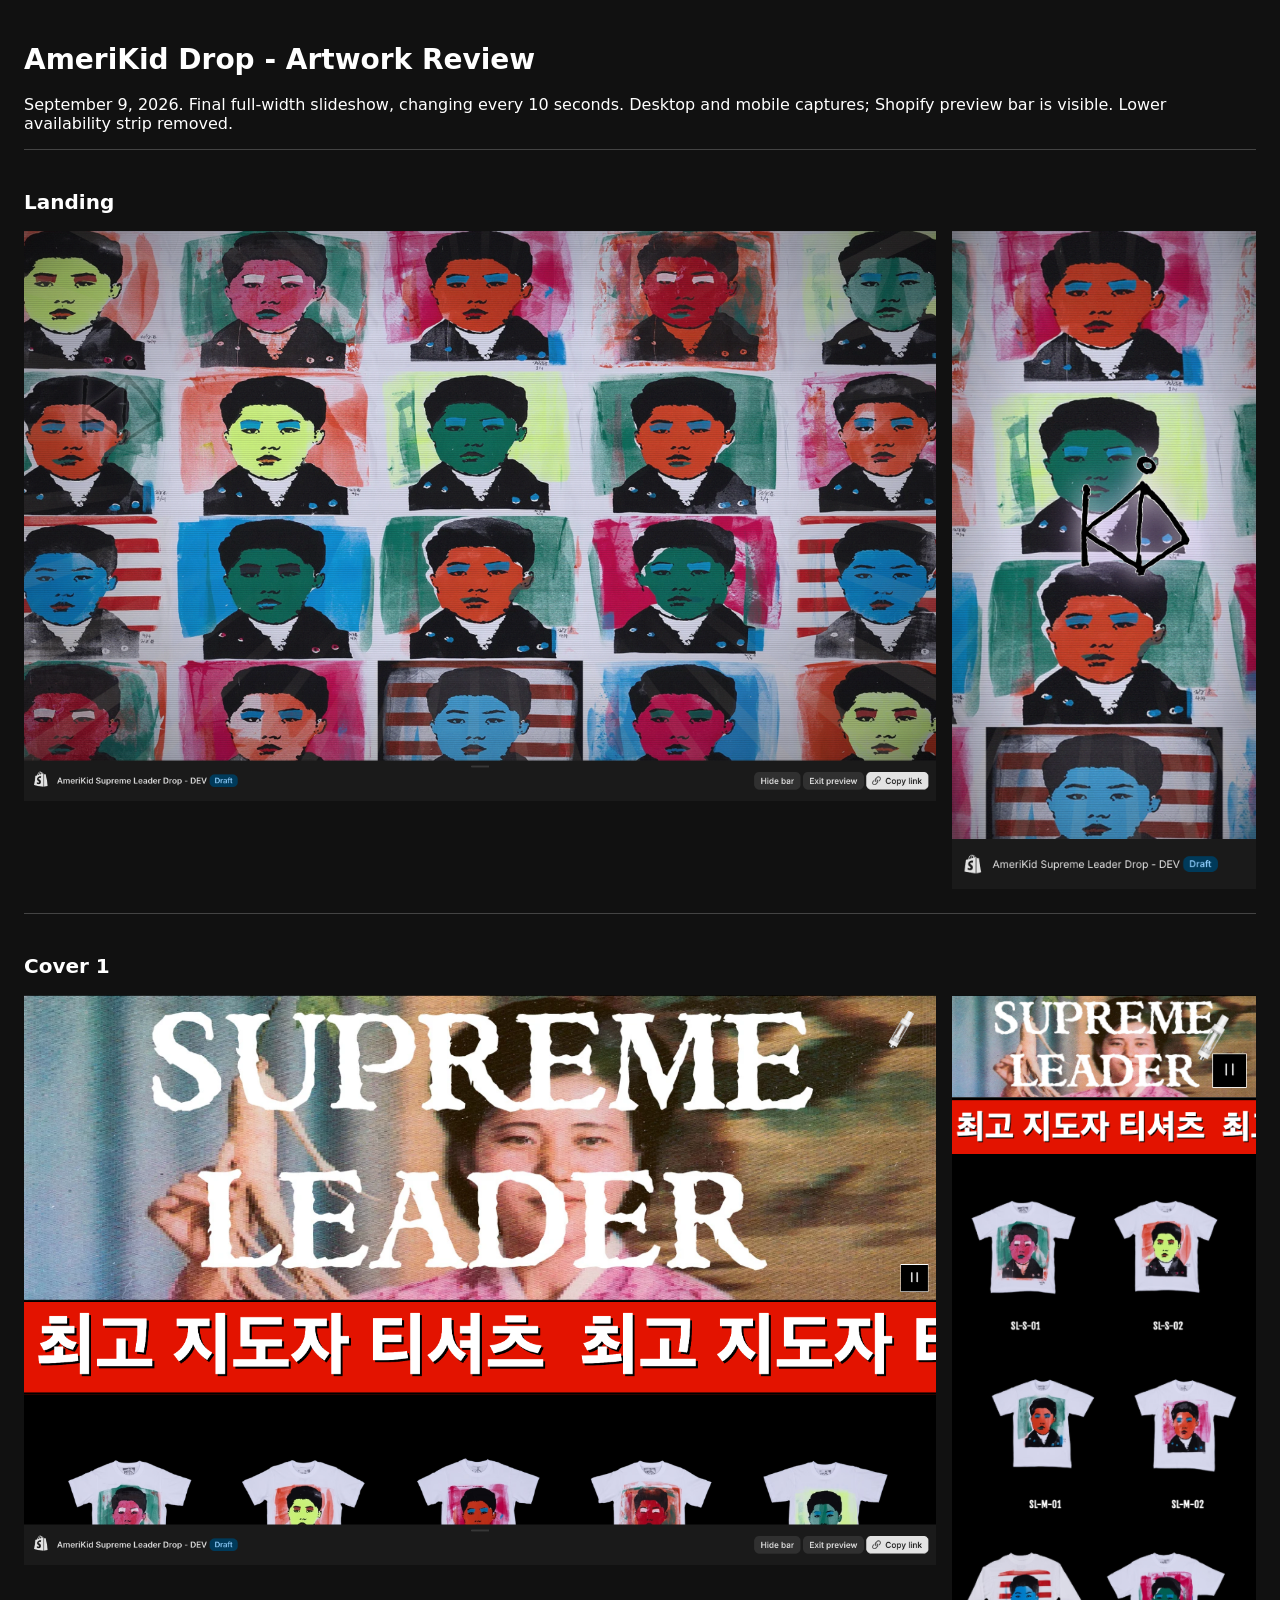
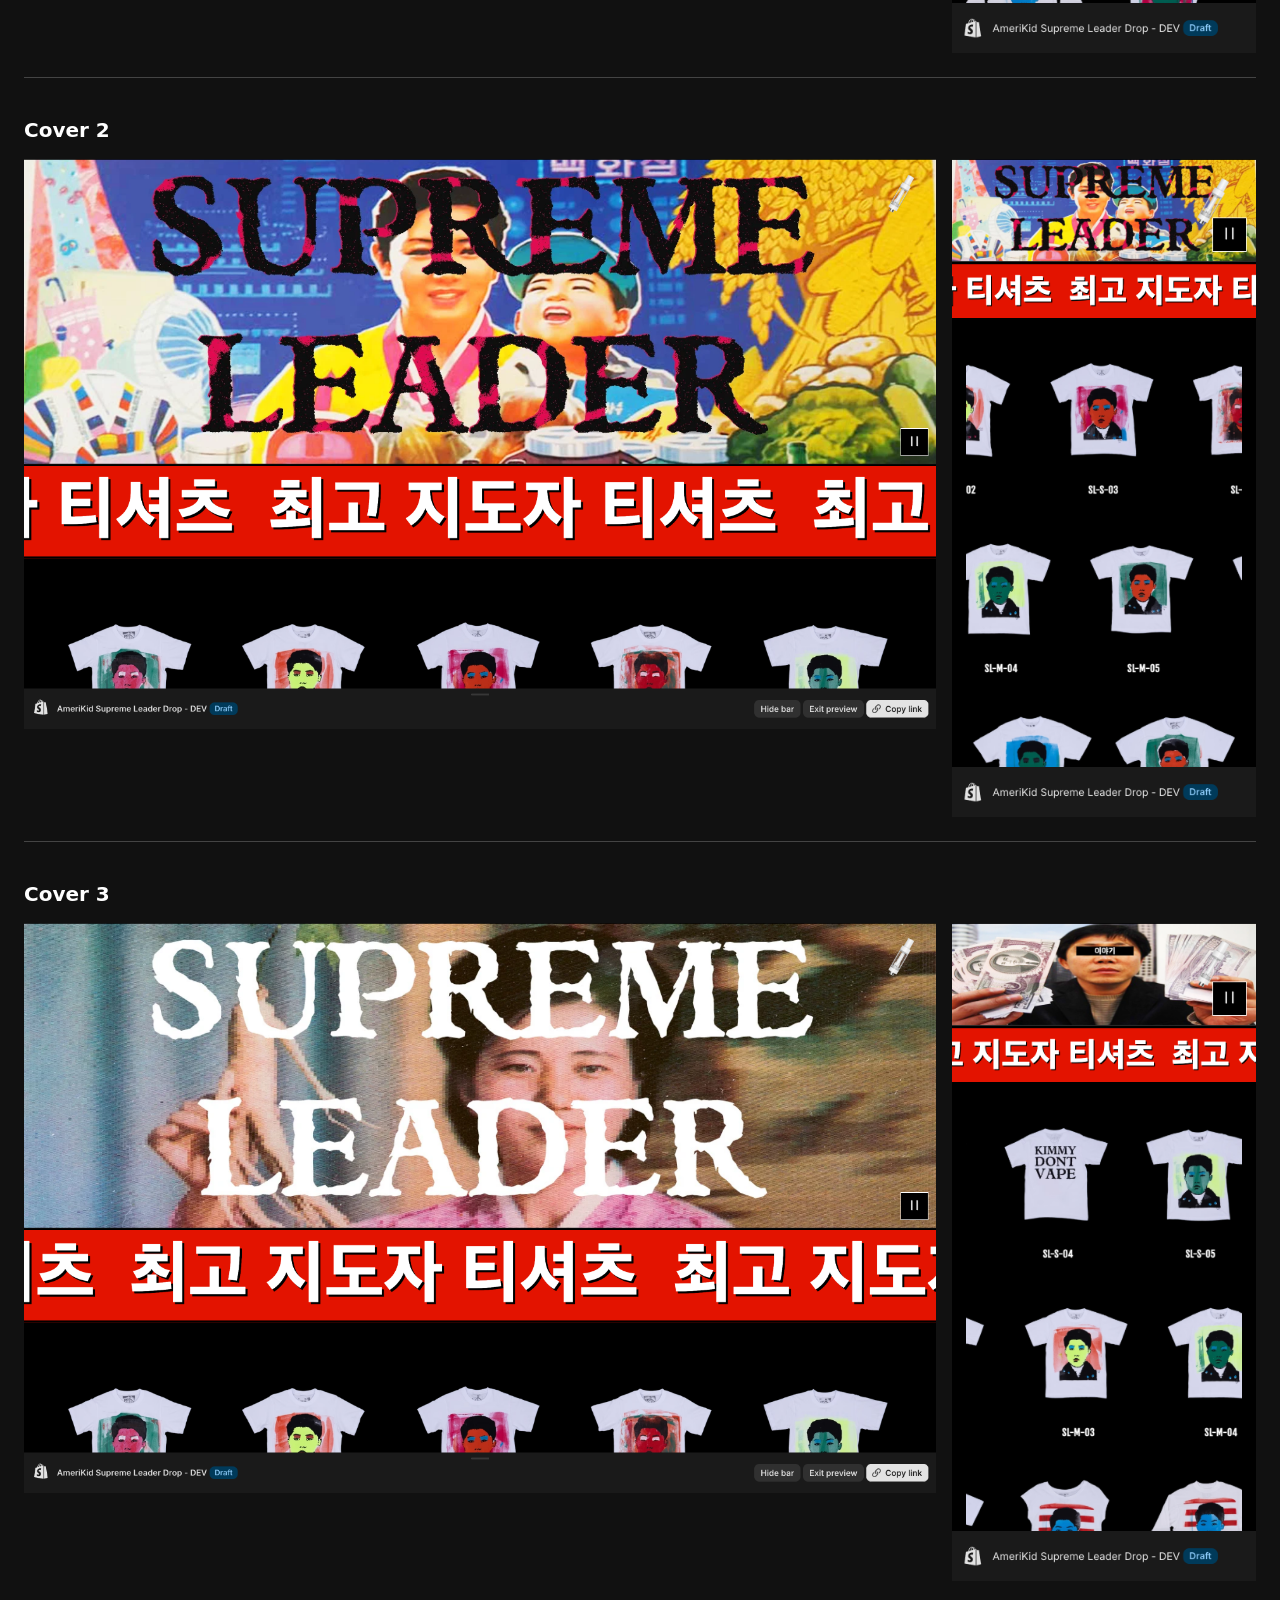
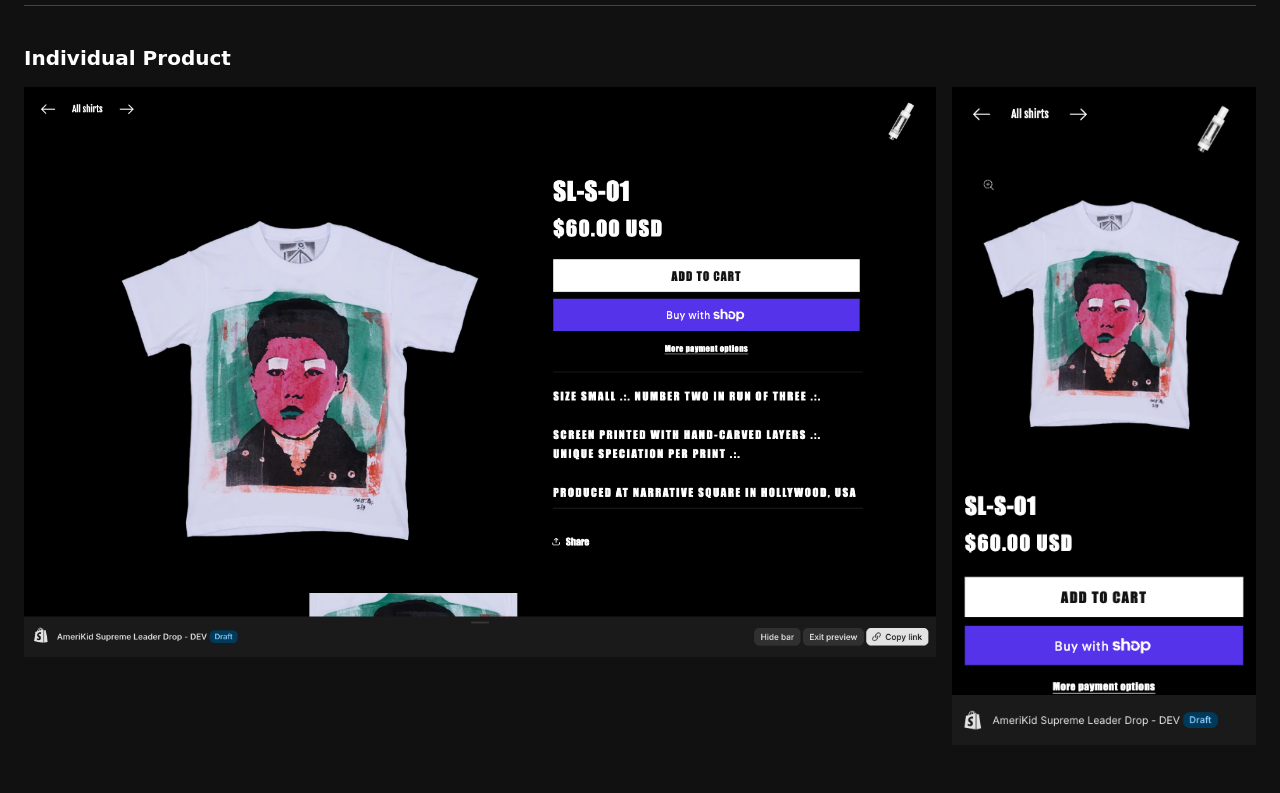
==== docs/qa/2026-09-09-drop/index.html @ 0bee9262 "feat: finalize drop artwork slideshow and product navigation with QA handoff" ====
<!doctype html>
<html lang="en"><meta charset="utf-8"><meta name="viewport" content="width=device-width,initial-scale=1"><title>AmeriKid Drop - Artwork Review</title>
<style>body{margin:0;background:#111;color:#fff;font:16px system-ui,sans-serif}main{max-width:1500px;margin:auto;padding:24px}h1{font-size:28px}h2{font-size:20px}section{padding:24px 0;border-top:1px solid #444}.pair{display:grid;grid-template-columns:minmax(0,3fr) minmax(0,1fr);gap:16px;align-items:start}img{display:block;width:100%;height:auto}a{color:inherit}@media(max-width:650px){.pair{grid-template-columns:1fr}.pair a:last-child{max-width:390px}}</style>
<main><h1>AmeriKid Drop - Artwork Review</h1><p>September 9, 2026. Final full-width slideshow, changing every 10 seconds. Desktop and mobile captures; Shopify preview bar is visible. Lower availability strip removed.</p>
<section><h2>Landing</h2><div class="pair"><a href="landing-1440.png"><img src="landing-1440.png" alt="Landing desktop"></a><a href="landing-390.png"><img src="landing-390.png" alt="Landing mobile"></a></div></section>
<section><h2>Cover 1</h2><div class="pair"><a href="cover-1-1440.png"><img src="cover-1-1440.png" alt="Cover 1 desktop"></a><a href="cover-1-390.png"><img src="cover-1-390.png" alt="Cover 1 mobile"></a></div></section>
<section><h2>Cover 2</h2><div class="pair"><a href="cover-2-1440.png"><img src="cover-2-1440.png" alt="Cover 2 desktop"></a><a href="cover-2-390.png"><img src="cover-2-390.png" alt="Cover 2 mobile"></a></div></section>
<section><h2>Cover 3</h2><div class="pair"><a href="cover-3-1440.png"><img src="cover-3-1440.png" alt="Cover 3 desktop"></a><a href="cover-3-390.png"><img src="cover-3-390.png" alt="Cover 3 mobile"></a></div></section>
<section><h2>Individual Product</h2><div class="pair"><a href="product-1440.png"><img src="product-1440.png" alt="Individual Product desktop"></a><a href="product-390.png"><img src="product-390.png" alt="Individual Product mobile"></a></div></section>
</main></html>
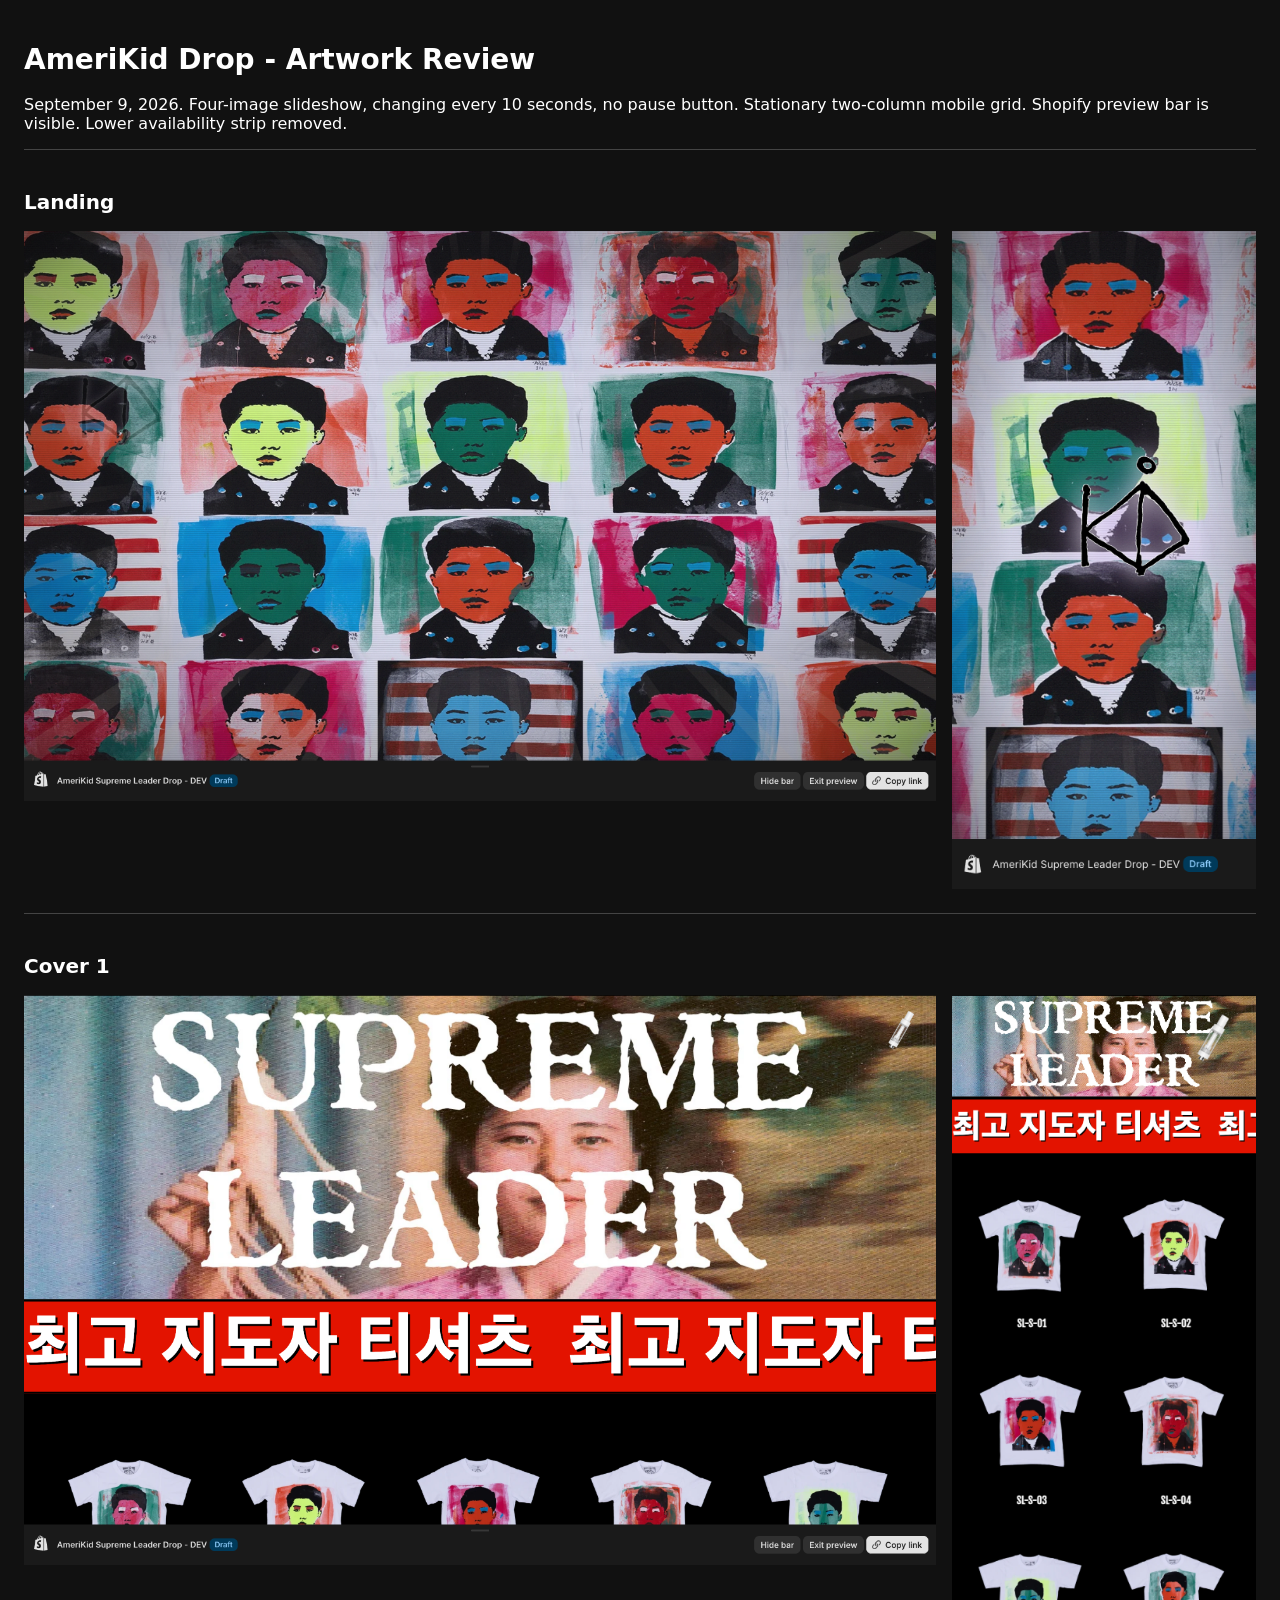
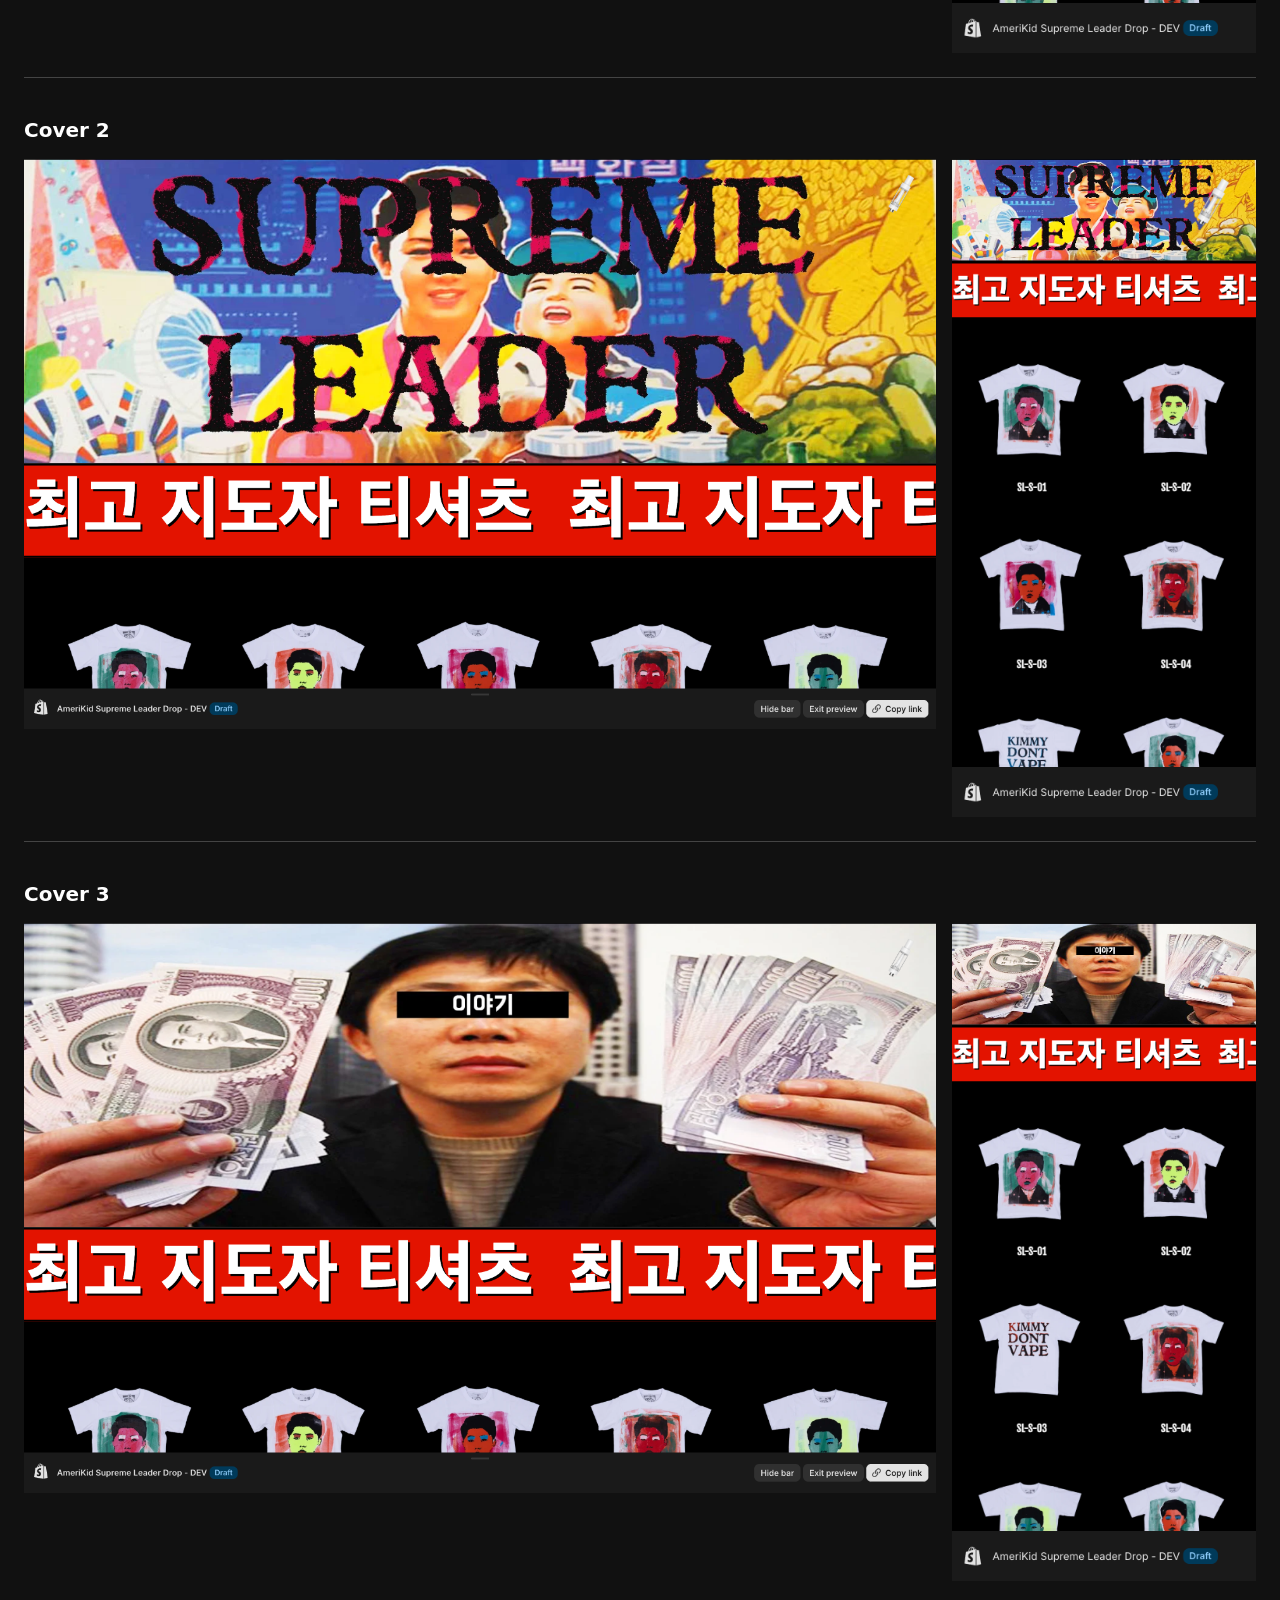
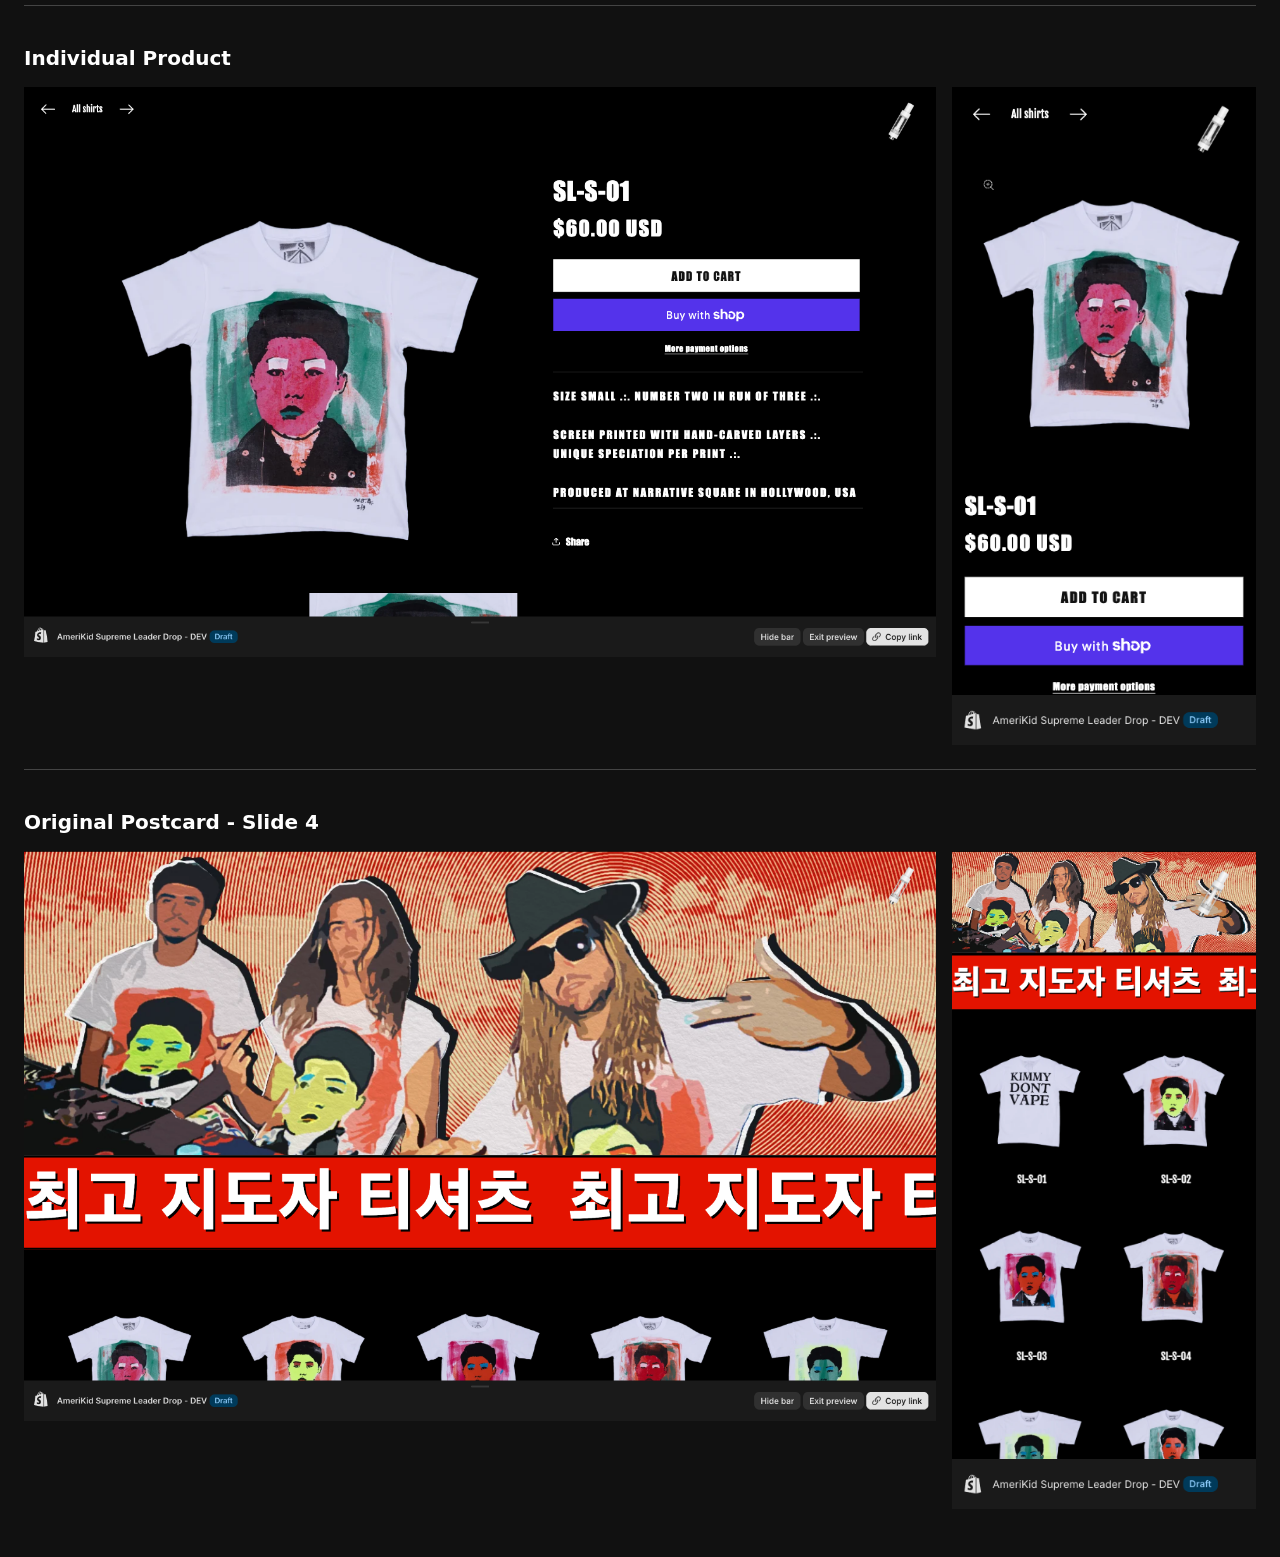
==== commit 2870b244: "fix: use stationary mobile grid and include original postcard in slideshow" ====
--- a/docs/qa/2026-09-09-drop/index.html
+++ b/docs/qa/2026-09-09-drop/index.html
@@ -1,10 +1,11 @@
 <!doctype html>
 <html lang="en"><meta charset="utf-8"><meta name="viewport" content="width=device-width,initial-scale=1"><title>AmeriKid Drop - Artwork Review</title>
 <style>body{margin:0;background:#111;color:#fff;font:16px system-ui,sans-serif}main{max-width:1500px;margin:auto;padding:24px}h1{font-size:28px}h2{font-size:20px}section{padding:24px 0;border-top:1px solid #444}.pair{display:grid;grid-template-columns:minmax(0,3fr) minmax(0,1fr);gap:16px;align-items:start}img{display:block;width:100%;height:auto}a{color:inherit}@media(max-width:650px){.pair{grid-template-columns:1fr}.pair a:last-child{max-width:390px}}</style>
-<main><h1>AmeriKid Drop - Artwork Review</h1><p>September 9, 2026. Final full-width slideshow, changing every 10 seconds. Desktop and mobile captures; Shopify preview bar is visible. Lower availability strip removed.</p>
+<main><h1>AmeriKid Drop - Artwork Review</h1><p>September 9, 2026. Four-image slideshow, changing every 10 seconds, no pause button. Stationary two-column mobile grid. Shopify preview bar is visible. Lower availability strip removed.</p>
 <section><h2>Landing</h2><div class="pair"><a href="landing-1440.png"><img src="landing-1440.png" alt="Landing desktop"></a><a href="landing-390.png"><img src="landing-390.png" alt="Landing mobile"></a></div></section>
 <section><h2>Cover 1</h2><div class="pair"><a href="cover-1-1440.png"><img src="cover-1-1440.png" alt="Cover 1 desktop"></a><a href="cover-1-390.png"><img src="cover-1-390.png" alt="Cover 1 mobile"></a></div></section>
 <section><h2>Cover 2</h2><div class="pair"><a href="cover-2-1440.png"><img src="cover-2-1440.png" alt="Cover 2 desktop"></a><a href="cover-2-390.png"><img src="cover-2-390.png" alt="Cover 2 mobile"></a></div></section>
 <section><h2>Cover 3</h2><div class="pair"><a href="cover-3-1440.png"><img src="cover-3-1440.png" alt="Cover 3 desktop"></a><a href="cover-3-390.png"><img src="cover-3-390.png" alt="Cover 3 mobile"></a></div></section>
 <section><h2>Individual Product</h2><div class="pair"><a href="product-1440.png"><img src="product-1440.png" alt="Individual Product desktop"></a><a href="product-390.png"><img src="product-390.png" alt="Individual Product mobile"></a></div></section>
+<section><h2>Original Postcard - Slide 4</h2><div class="pair"><a href="cover-4-1440.png"><img src="cover-4-1440.png" alt="Original postcard desktop"></a><a href="cover-4-390.png"><img src="cover-4-390.png" alt="Original postcard mobile"></a></div></section>
 </main></html>
